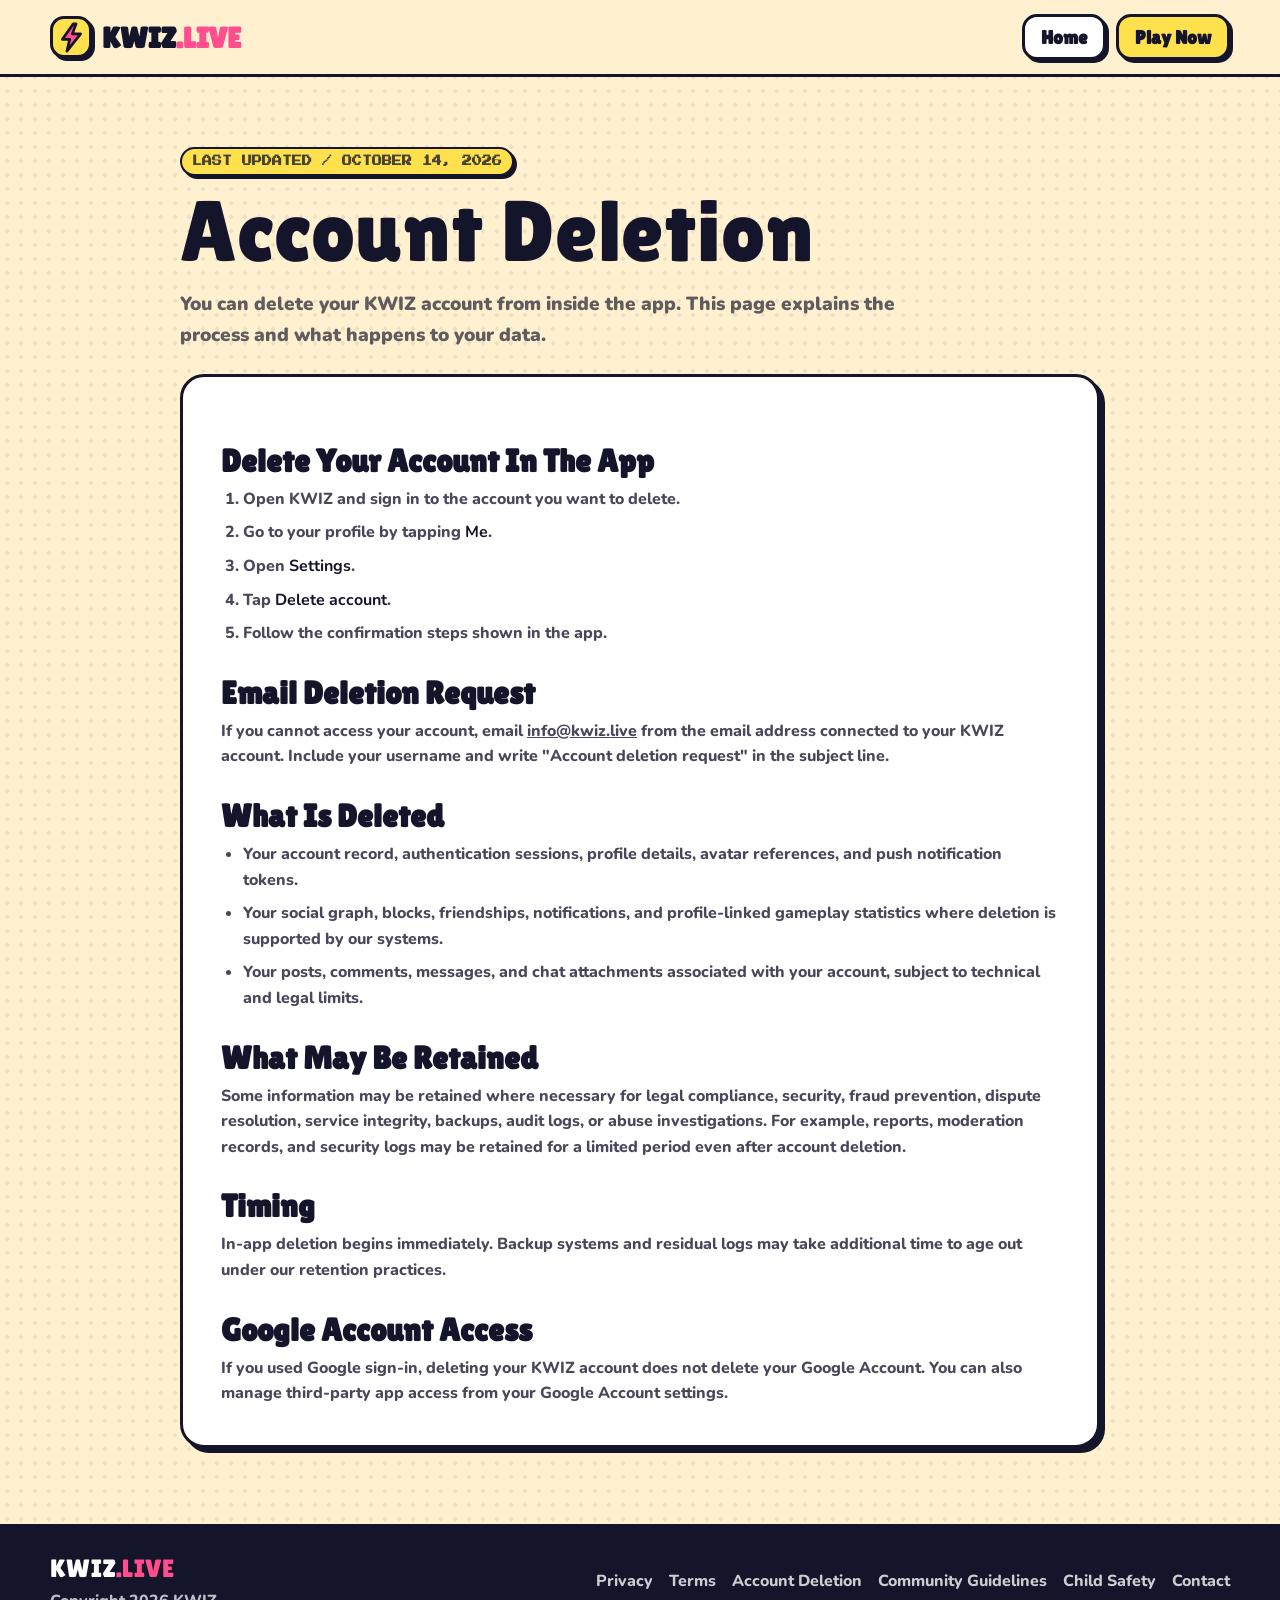
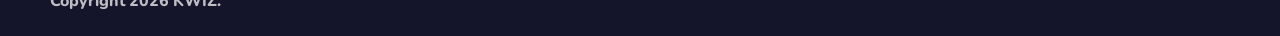
==== account-deletion/index.html @ 4dd542e0 "Revamp website for Showdown UI" ====
<!DOCTYPE html>
<html lang="en">
<head>
  <meta charset="UTF-8">
  <meta name="viewport" content="width=device-width, initial-scale=1.0">
  <title>Account Deletion - KWIZ.LIVE</title>
  <meta name="description" content="How to delete your KWIZ.LIVE account and data.">
  <link rel="canonical" href="https://kwiz.live/account-deletion/">
  <link rel="icon" href="/favicon.png" type="image/png">
  <link rel="preconnect" href="https://fonts.googleapis.com">
  <link rel="preconnect" href="https://fonts.gstatic.com" crossorigin>
  <link href="https://fonts.googleapis.com/css2?family=Lilita+One&family=Nunito:ital,wght@0,400;0,700;0,800;0,900;1,800&family=Press+Start+2P&display=swap" rel="stylesheet">
  <link rel="stylesheet" href="/legal.css">
</head>
<body>
  <nav class="nav" aria-label="Main navigation"><div class="nav-inner"><a class="brand" href="/"><span class="brand-mark" aria-hidden="true"><svg width="25" height="31" viewBox="0 0 26 34"><path d="M15 2 L3 19 H11 L8 32 L23 13 H14 L18 2 Z" fill="#FF4D8D" stroke="#14142B" stroke-width="3" stroke-linejoin="round"/></svg></span><span class="brand-word">KWIZ<span>.LIVE</span></span></a><div class="nav-actions"><a class="nav-link home" href="/">Home</a><a class="nav-link" href="https://play.kwiz.live" target="_blank" rel="noopener noreferrer">Play Now</a></div></div></nav>
  <header class="hero"><p class="kicker pixel">Last updated / October 14, 2026</p><h1 class="display">Account Deletion</h1><p class="intro">You can delete your KWIZ account from inside the app. This page explains the process and what happens to your data.</p></header>
  <main class="doc">
    <h2>Delete Your Account In The App</h2>
    <ol>
      <li>Open KWIZ and sign in to the account you want to delete.</li>
      <li>Go to your profile by tapping <strong>Me</strong>.</li>
      <li>Open <strong>Settings</strong>.</li>
      <li>Tap <strong>Delete account</strong>.</li>
      <li>Follow the confirmation steps shown in the app.</li>
    </ol>

    <h2>Email Deletion Request</h2>
    <p>If you cannot access your account, email <a href="mailto:info@kwiz.live">info@kwiz.live</a> from the email address connected to your KWIZ account. Include your username and write "Account deletion request" in the subject line.</p>

    <h2>What Is Deleted</h2>
    <ul>
      <li>Your account record, authentication sessions, profile details, avatar references, and push notification tokens.</li>
      <li>Your social graph, blocks, friendships, notifications, and profile-linked gameplay statistics where deletion is supported by our systems.</li>
      <li>Your posts, comments, messages, and chat attachments associated with your account, subject to technical and legal limits.</li>
    </ul>

    <h2>What May Be Retained</h2>
    <p>Some information may be retained where necessary for legal compliance, security, fraud prevention, dispute resolution, service integrity, backups, audit logs, or abuse investigations. For example, reports, moderation records, and security logs may be retained for a limited period even after account deletion.</p>

    <h2>Timing</h2>
    <p>In-app deletion begins immediately. Backup systems and residual logs may take additional time to age out under our retention practices.</p>

    <h2>Google Account Access</h2>
    <p>If you used Google sign-in, deleting your KWIZ account does not delete your Google Account. You can also manage third-party app access from your Google Account settings.</p>
  </main>
  <footer><div class="footer-inner"><div><div class="footer-brand display">KWIZ<span style="color:var(--pink)">.LIVE</span></div><p style="color:rgba(255,255,255,.72)">Copyright 2026 KWIZ.</p></div><div class="footer-links"><a href="/privacy/">Privacy</a><a href="/terms/">Terms</a><a href="/account-deletion/">Account Deletion</a><a href="/community-guidelines/">Community Guidelines</a><a href="/child-safety/">Child Safety</a><a href="/contact/">Contact</a></div></div></footer>
</body>
</html>
---- legal.css ----
*, *::before, *::after { box-sizing: border-box; }
* { margin: 0; }

:root {
  --ink: #14142B;
  --cream: #FFF1D0;
  --pink: #FF4D8D;
  --teal: #2EC4D6;
  --yellow: #FFE14D;
  --green: #3DDC84;
  --purple: #8B5CF6;
  --orange: #F5A524;
  --muted: rgba(20, 20, 43, 0.68);
  --shadow-sm: 3px 3px 0 var(--ink);
  --shadow: 5px 5px 0 var(--ink);
  --max: 920px;
}

html { scroll-behavior: smooth; }

body {
  min-height: 100vh;
  background-color: var(--cream);
  background-image: radial-gradient(rgba(20, 20, 43, 0.08) 1.6px, transparent 1.8px);
  background-size: 14px 14px;
  color: var(--ink);
  font-family: "Nunito", system-ui, sans-serif;
  font-weight: 800;
  line-height: 1.6;
  -webkit-font-smoothing: antialiased;
}

a { color: inherit; }

.display {
  font-family: "Lilita One", "Nunito", sans-serif;
  font-weight: 400;
  letter-spacing: 0.01em;
}

.pixel {
  font-family: "Press Start 2P", "Lilita One", monospace;
  font-size: 10px;
  line-height: 1.5;
  text-transform: uppercase;
}

.nav {
  border-bottom: 3px solid var(--ink);
  background: rgba(255, 241, 208, 0.94);
  backdrop-filter: blur(12px);
  -webkit-backdrop-filter: blur(12px);
}

.nav-inner {
  width: min(1180px, calc(100% - 32px));
  height: 74px;
  margin: 0 auto;
  display: flex;
  align-items: center;
  gap: 18px;
}

.brand {
  display: inline-flex;
  align-items: center;
  gap: 10px;
  margin-right: auto;
  text-decoration: none;
}

.brand-mark {
  width: 42px;
  height: 42px;
  border: 3px solid var(--ink);
  border-radius: 14px;
  box-shadow: var(--shadow-sm);
  background: var(--yellow);
  display: grid;
  place-items: center;
}

.brand-word {
  font-family: "Lilita One", "Nunito", sans-serif;
  font-size: 29px;
  line-height: 1;
}

.brand-word span { color: var(--pink); }

.nav-link {
  min-height: 46px;
  display: inline-flex;
  align-items: center;
  padding: 0 16px;
  border: 3px solid var(--ink);
  border-radius: 15px;
  box-shadow: var(--shadow-sm);
  background: var(--yellow);
  text-decoration: none;
  font-family: "Lilita One", "Nunito", sans-serif;
  font-size: 19px;
}

.nav-actions {
  display: flex;
  align-items: center;
  gap: 10px;
}

.nav-link.home {
  background: #fff;
}

.hero {
  width: min(var(--max), calc(100% - 32px));
  margin: 0 auto;
  padding: 70px 0 24px;
}

.kicker {
  width: fit-content;
  padding: 5px 10px;
  border: 2px solid var(--ink);
  border-radius: 999px;
  box-shadow: var(--shadow-sm);
  background: var(--yellow);
  margin-bottom: 16px;
}

h1 {
  max-width: 780px;
  font-size: clamp(48px, 8vw, 86px);
  line-height: 0.92;
}

.intro {
  max-width: 760px;
  color: var(--muted);
  font-size: 19px;
  font-weight: 900;
  margin-top: 18px;
}

.doc {
  width: min(var(--max), calc(100% - 32px));
  margin: 0 auto 76px;
  padding: clamp(22px, 4vw, 38px);
  border: 3px solid var(--ink);
  border-radius: 24px;
  box-shadow: var(--shadow);
  background: #fff;
}

.note {
  border: 3px solid var(--ink);
  border-radius: 18px;
  box-shadow: var(--shadow-sm);
  background: var(--cream);
  padding: 16px;
  margin: 0 0 24px;
}

h2 {
  font-family: "Lilita One", "Nunito", sans-serif;
  font-size: 32px;
  line-height: 1;
  margin: 30px 0 10px;
}

h3 {
  font-family: "Lilita One", "Nunito", sans-serif;
  font-size: 24px;
  line-height: 1.1;
  margin: 22px 0 8px;
}

p, li { color: rgba(20, 20, 43, 0.78); }
p + p { margin-top: 10px; }
ul, ol { padding-left: 22px; margin: 10px 0 0; }
li + li { margin-top: 8px; }
strong { color: var(--ink); }

.contact-box {
  display: grid;
  gap: 10px;
  margin-top: 18px;
}

.pill {
  width: fit-content;
  display: inline-flex;
  align-items: center;
  min-height: 34px;
  padding: 0 10px;
  border: 2px solid var(--ink);
  border-radius: 999px;
  background: var(--yellow);
  color: var(--ink);
  text-decoration: none;
  font-weight: 1000;
}

footer {
  border-top: 3px solid var(--ink);
  background: var(--ink);
  color: #fff;
}

.footer-inner {
  width: min(1180px, calc(100% - 32px));
  min-height: 96px;
  margin: 0 auto;
  padding: 22px 0;
  display: grid;
  grid-template-columns: 1fr auto;
  gap: 18px;
  align-items: center;
}

.footer-brand {
  color: #fff;
  font-size: 25px;
}

.footer-links {
  display: flex;
  flex-wrap: wrap;
  justify-content: flex-end;
  gap: 10px 16px;
}

.footer-links a {
  color: rgba(255,255,255,0.78);
  text-decoration: none;
}

.footer-links a:hover { color: #fff; }

@media (max-width: 700px) {
  .nav-inner { width: min(100% - 22px, 1180px); height: 68px; }
  .brand-word { font-size: 24px; }
  .brand-mark { width: 38px; height: 38px; border-radius: 12px; }
  .nav-link { min-height: 42px; padding: 0 12px; font-size: 17px; }
  .nav-actions { gap: 8px; }
  .hero { width: min(100% - 22px, var(--max)); padding-top: 44px; }
  .doc { width: min(100% - 22px, var(--max)); }
  .footer-inner { grid-template-columns: 1fr; }
  .footer-links { justify-content: flex-start; }
}
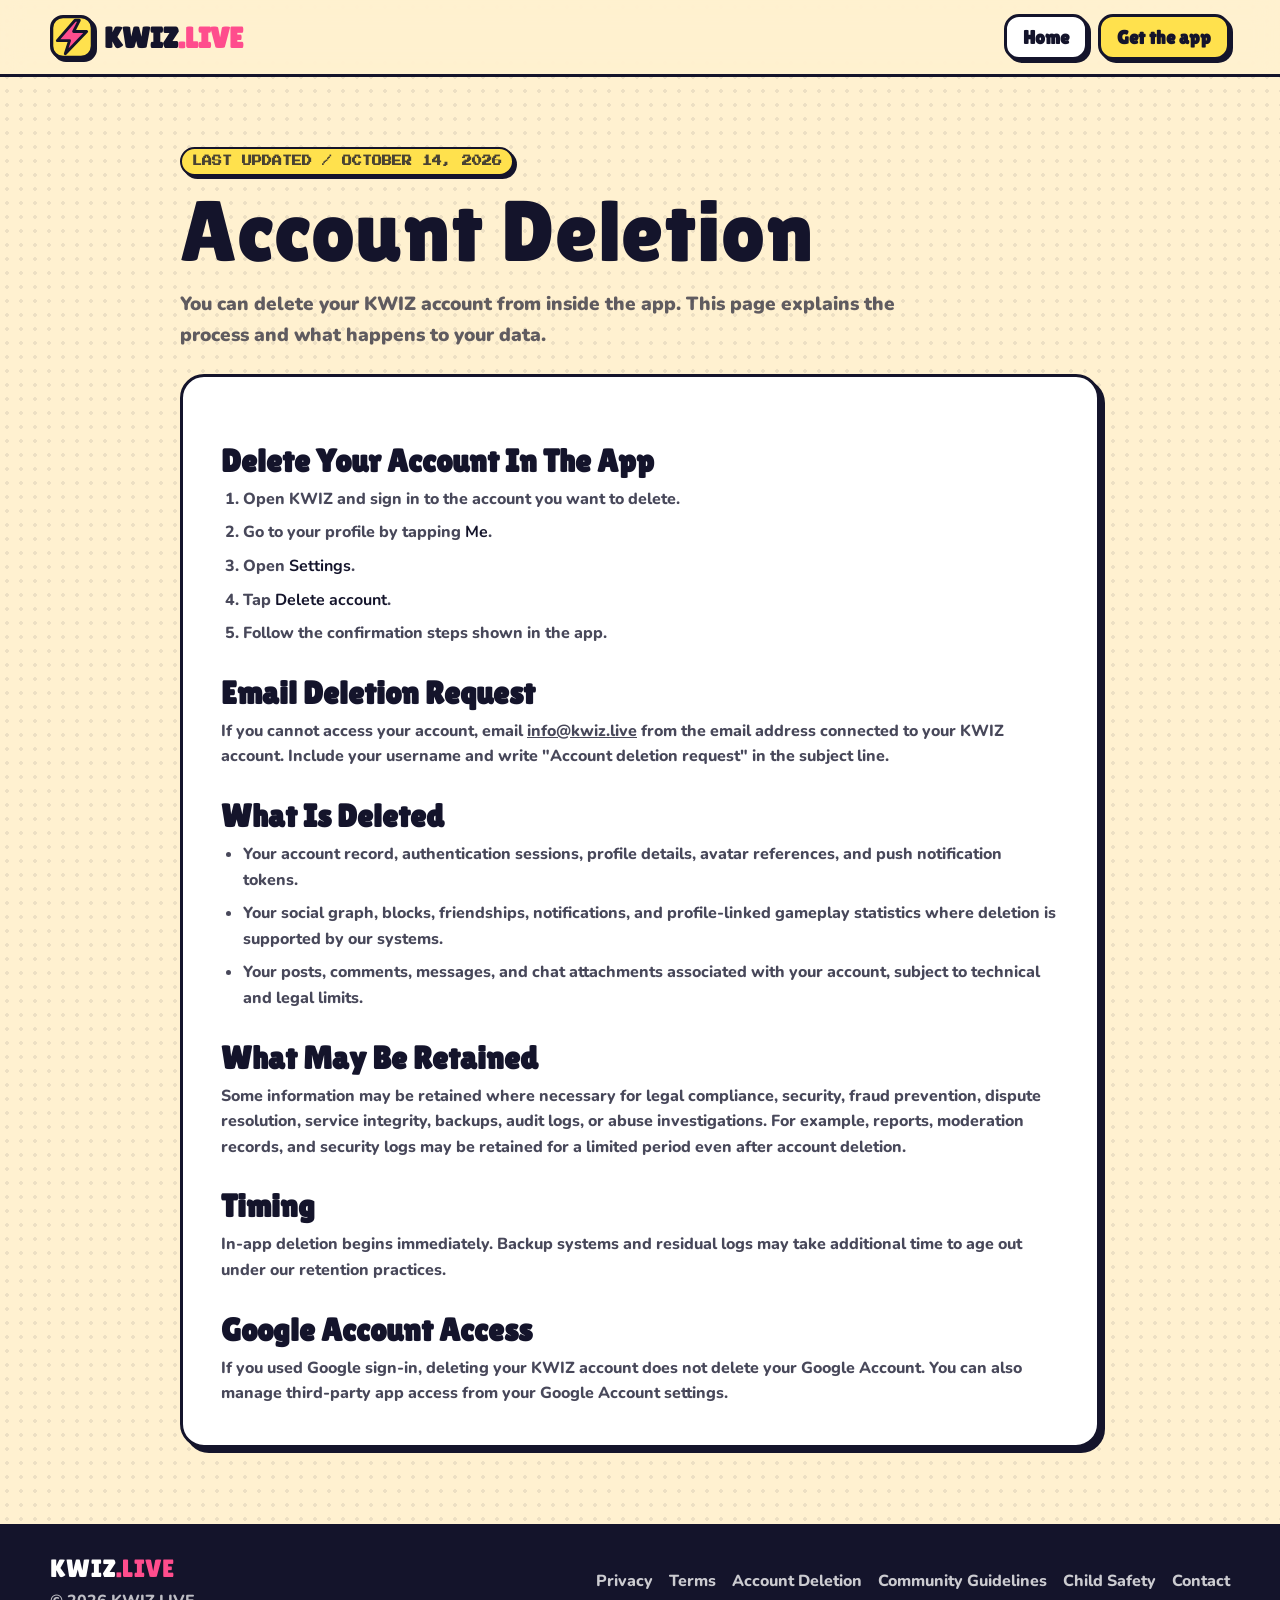
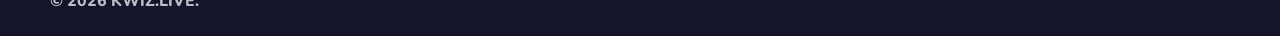
==== commit e812b1a7: "Ready the Showdown site for deploy: logo, Android-only copy, nginx hardening - kwiz-logo.svg is the " ====
--- a/account-deletion/index.html
+++ b/account-deletion/index.html
@@ -6,14 +6,17 @@
   <title>Account Deletion - KWIZ.LIVE</title>
   <meta name="description" content="How to delete your KWIZ.LIVE account and data.">
   <link rel="canonical" href="https://kwiz.live/account-deletion/">
-  <link rel="icon" href="/favicon.png" type="image/png">
+  <link rel="icon" href="/kwiz-logo.svg" type="image/svg+xml">
+  <link rel="icon" href="/favicon.png" type="image/png" sizes="192x192">
+  <link rel="apple-touch-icon" href="/apple-touch-icon.png">
+  <meta name="theme-color" content="#FFF1D0">
   <link rel="preconnect" href="https://fonts.googleapis.com">
   <link rel="preconnect" href="https://fonts.gstatic.com" crossorigin>
-  <link href="https://fonts.googleapis.com/css2?family=Lilita+One&family=Nunito:ital,wght@0,400;0,700;0,800;0,900;1,800&family=Press+Start+2P&display=swap" rel="stylesheet">
+  <link href="https://fonts.googleapis.com/css2?family=Lilita+One&family=Nunito:wght@400;700;800;900&family=Press+Start+2P&display=swap" rel="stylesheet">
   <link rel="stylesheet" href="/legal.css">
 </head>
 <body>
-  <nav class="nav" aria-label="Main navigation"><div class="nav-inner"><a class="brand" href="/"><span class="brand-mark" aria-hidden="true"><svg width="25" height="31" viewBox="0 0 26 34"><path d="M15 2 L3 19 H11 L8 32 L23 13 H14 L18 2 Z" fill="#FF4D8D" stroke="#14142B" stroke-width="3" stroke-linejoin="round"/></svg></span><span class="brand-word">KWIZ<span>.LIVE</span></span></a><div class="nav-actions"><a class="nav-link home" href="/">Home</a><a class="nav-link" href="https://play.kwiz.live" target="_blank" rel="noopener noreferrer">Play Now</a></div></div></nav>
+  <nav class="nav" aria-label="Main navigation"><div class="nav-inner"><a class="brand" href="/"><svg class="brand-mark" viewBox="40 40 432 432" aria-hidden="true"><rect x="56" y="56" width="400" height="400" rx="112" fill="#FFE14D" stroke="#14142B" stroke-width="32"/><path d="M286 92 L112 292 H232 L190 420 L400 202 H272 L328 92 Z" fill="#FF4D8D" stroke="#14142B" stroke-width="28" stroke-linejoin="round"/></svg><span class="brand-word">KWIZ<span>.LIVE</span></span></a><div class="nav-actions"><a class="nav-link home" href="/">Home</a><a class="nav-link" href="/#get">Get the app</a></div></div></nav>
   <header class="hero"><p class="kicker pixel">Last updated / October 14, 2026</p><h1 class="display">Account Deletion</h1><p class="intro">You can delete your KWIZ account from inside the app. This page explains the process and what happens to your data.</p></header>
   <main class="doc">
     <h2>Delete Your Account In The App</h2>
@@ -44,6 +47,6 @@
     <h2>Google Account Access</h2>
     <p>If you used Google sign-in, deleting your KWIZ account does not delete your Google Account. You can also manage third-party app access from your Google Account settings.</p>
   </main>
-  <footer><div class="footer-inner"><div><div class="footer-brand display">KWIZ<span style="color:var(--pink)">.LIVE</span></div><p style="color:rgba(255,255,255,.72)">Copyright 2026 KWIZ.</p></div><div class="footer-links"><a href="/privacy/">Privacy</a><a href="/terms/">Terms</a><a href="/account-deletion/">Account Deletion</a><a href="/community-guidelines/">Community Guidelines</a><a href="/child-safety/">Child Safety</a><a href="/contact/">Contact</a></div></div></footer>
+  <footer><div class="footer-inner"><div><div class="footer-brand display">KWIZ<span style="color:var(--pink)">.LIVE</span></div><p style="color:rgba(255,255,255,.72)">&copy; 2026 KWIZ.LIVE.</p></div><div class="footer-links"><a href="/privacy/">Privacy</a><a href="/terms/">Terms</a><a href="/account-deletion/">Account Deletion</a><a href="/community-guidelines/">Community Guidelines</a><a href="/child-safety/">Child Safety</a><a href="/contact/">Contact</a></div></div></footer>
 </body>
 </html>
--- a/legal.css
+++ b/legal.css
@@ -28,6 +28,8 @@
   font-weight: 800;
   line-height: 1.6;
   -webkit-font-smoothing: antialiased;
+  display: flex;
+  flex-direction: column;
 }
 
 a { color: inherit; }
@@ -70,14 +72,10 @@
 }
 
 .brand-mark {
-  width: 42px;
-  height: 42px;
-  border: 3px solid var(--ink);
-  border-radius: 14px;
-  box-shadow: var(--shadow-sm);
-  background: var(--yellow);
-  display: grid;
-  place-items: center;
+  width: 44px;
+  height: 44px;
+  flex: 0 0 auto;
+  filter: drop-shadow(3px 3px 0 var(--ink));
 }
 
 .brand-word {
@@ -99,7 +97,7 @@
   background: var(--yellow);
   text-decoration: none;
   font-family: "Lilita One", "Nunito", sans-serif;
-  font-size: 19px;
+  font-size: 19px;  white-space: nowrap;
 }
 
 .nav-actions {
@@ -198,7 +196,7 @@
   background: var(--yellow);
   color: var(--ink);
   text-decoration: none;
-  font-weight: 1000;
+  font-weight: 900;
 }
 
 footer {
@@ -240,7 +238,7 @@
 @media (max-width: 700px) {
   .nav-inner { width: min(100% - 22px, 1180px); height: 68px; }
   .brand-word { font-size: 24px; }
-  .brand-mark { width: 38px; height: 38px; border-radius: 12px; }
+  .brand-mark { width: 38px; height: 38px; }
   .nav-link { min-height: 42px; padding: 0 12px; font-size: 17px; }
   .nav-actions { gap: 8px; }
   .hero { width: min(100% - 22px, var(--max)); padding-top: 44px; }
@@ -248,3 +246,6 @@
   .footer-inner { grid-template-columns: 1fr; }
   .footer-links { justify-content: flex-start; }
 }
+
+/* Short pages (404) keep the footer at the bottom */
+footer { margin-top: auto; }
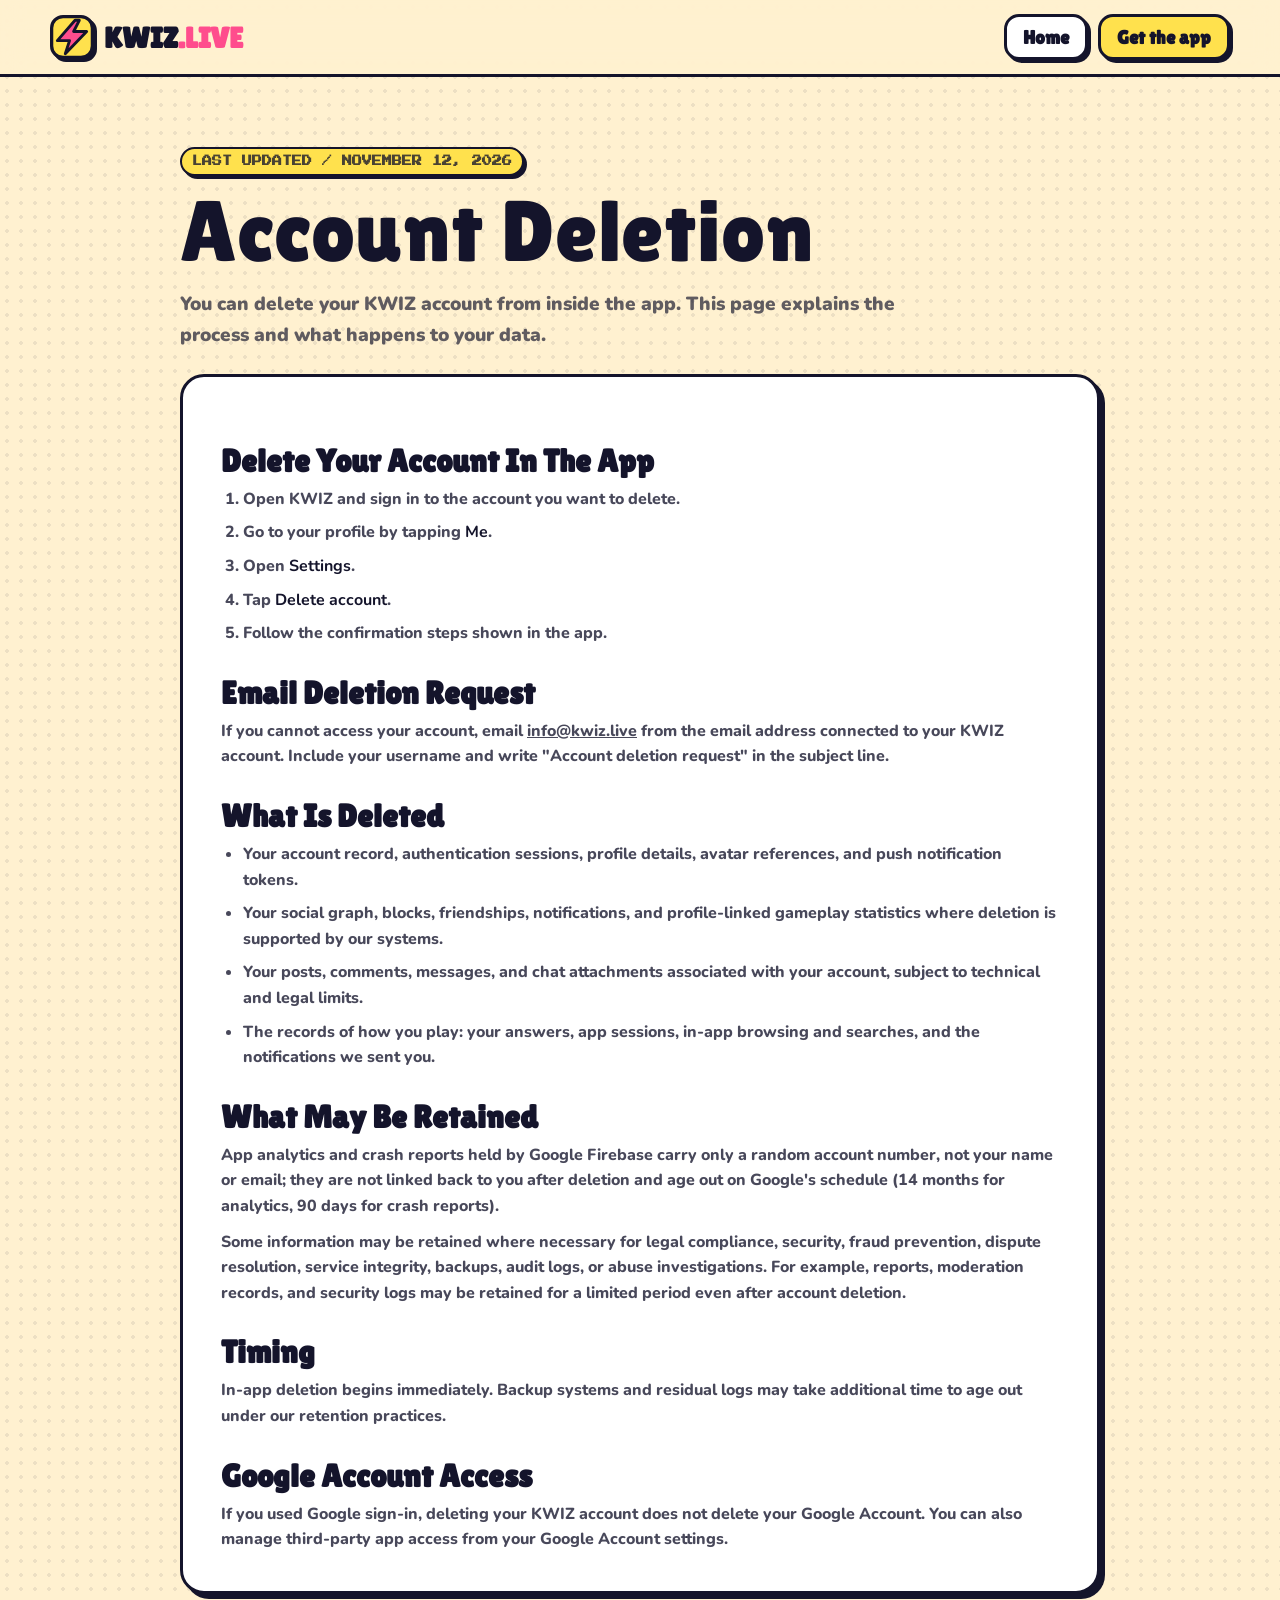
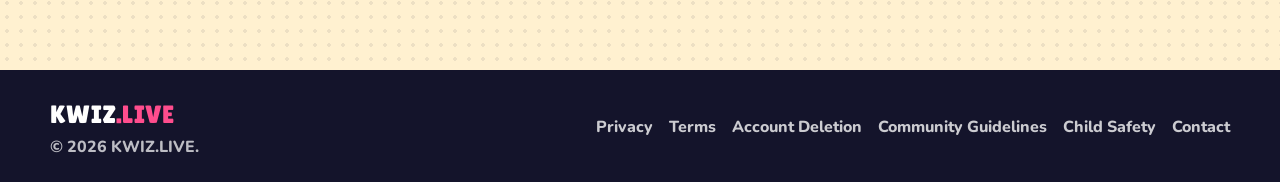
==== commit 79424639: "legal: privacy policy covers Firebase and how-you-play records - Firebase Analytics + Crashlytics: w" ====
--- a/account-deletion/index.html
+++ b/account-deletion/index.html
@@ -10,14 +10,15 @@
   <link rel="icon" href="/favicon.png" type="image/png" sizes="192x192">
   <link rel="apple-touch-icon" href="/apple-touch-icon.png">
   <meta name="theme-color" content="#FFF1D0">
-  <link rel="preconnect" href="https://fonts.googleapis.com">
-  <link rel="preconnect" href="https://fonts.gstatic.com" crossorigin>
-  <link href="https://fonts.googleapis.com/css2?family=Lilita+One&family=Nunito:wght@400;700;800;900&family=Press+Start+2P&display=swap" rel="stylesheet">
+  <link rel="preload" href="/fonts/lilita-one-latin.woff2" as="font" type="font/woff2" crossorigin>
+  <link rel="preload" href="/fonts/nunito-var-latin.woff2" as="font" type="font/woff2" crossorigin>
+  <link rel="stylesheet" href="/fonts.css">
+  <script defer src="/analytics.js"></script>
   <link rel="stylesheet" href="/legal.css">
 </head>
 <body>
   <nav class="nav" aria-label="Main navigation"><div class="nav-inner"><a class="brand" href="/"><svg class="brand-mark" viewBox="40 40 432 432" aria-hidden="true"><rect x="56" y="56" width="400" height="400" rx="112" fill="#FFE14D" stroke="#14142B" stroke-width="32"/><path d="M286 92 L112 292 H232 L190 420 L400 202 H272 L328 92 Z" fill="#FF4D8D" stroke="#14142B" stroke-width="28" stroke-linejoin="round"/></svg><span class="brand-word">KWIZ<span>.LIVE</span></span></a><div class="nav-actions"><a class="nav-link home" href="/">Home</a><a class="nav-link" href="/#get">Get the app</a></div></div></nav>
-  <header class="hero"><p class="kicker pixel">Last updated / October 14, 2026</p><h1 class="display">Account Deletion</h1><p class="intro">You can delete your KWIZ account from inside the app. This page explains the process and what happens to your data.</p></header>
+  <header class="hero"><p class="kicker pixel">Last updated / November 12, 2026</p><h1 class="display">Account Deletion</h1><p class="intro">You can delete your KWIZ account from inside the app. This page explains the process and what happens to your data.</p></header>
   <main class="doc">
     <h2>Delete Your Account In The App</h2>
     <ol>
@@ -36,9 +37,11 @@
       <li>Your account record, authentication sessions, profile details, avatar references, and push notification tokens.</li>
       <li>Your social graph, blocks, friendships, notifications, and profile-linked gameplay statistics where deletion is supported by our systems.</li>
       <li>Your posts, comments, messages, and chat attachments associated with your account, subject to technical and legal limits.</li>
+      <li>The records of how you play: your answers, app sessions, in-app browsing and searches, and the notifications we sent you.</li>
     </ul>
 
     <h2>What May Be Retained</h2>
+    <p>App analytics and crash reports held by Google Firebase carry only a random account number, not your name or email; they are not linked back to you after deletion and age out on Google's schedule (14 months for analytics, 90 days for crash reports).</p>
     <p>Some information may be retained where necessary for legal compliance, security, fraud prevention, dispute resolution, service integrity, backups, audit logs, or abuse investigations. For example, reports, moderation records, and security logs may be retained for a limited period even after account deletion.</p>
 
     <h2>Timing</h2>
--- a/fonts.css
+++ b/fonts.css
@@ -0,0 +1,45 @@
+/* Self-hosted Google Fonts (latin + latin-ext), the same files the game bundles
+   (Quizup/frontend/src/assets/fonts), so the site makes no third-party request.
+   Licensed under the SIL Open Font License. */
+
+@font-face {
+  font-family: 'Lilita One';
+  font-style: normal;
+  font-weight: 400;
+  font-display: swap;
+  src: url('/fonts/lilita-one-latin-ext.woff2') format('woff2');
+  unicode-range: U+0100-02BA, U+02BD-02C5, U+02C7-02CC, U+02CE-02D7, U+02DD-02FF, U+0304, U+0308, U+0329, U+1D00-1DBF, U+1E00-1E9F, U+1EF2-1EFF, U+2020, U+20A0-20AB, U+20AD-20C4, U+2113, U+2C60-2C7F, U+A720-A7FF;
+}
+@font-face {
+  font-family: 'Lilita One';
+  font-style: normal;
+  font-weight: 400;
+  font-display: swap;
+  src: url('/fonts/lilita-one-latin.woff2') format('woff2');
+  unicode-range: U+0000-00FF, U+0131, U+0152-0153, U+02BB-02BC, U+02C6, U+02DA, U+02DC, U+0304, U+0308, U+0329, U+2000-206F, U+20AC, U+2122, U+2191, U+2193, U+2212, U+2215, U+FEFF, U+FFFD;
+}
+@font-face {
+  font-family: 'Nunito';
+  font-style: normal;
+  font-weight: 600 900;
+  font-display: swap;
+  src: url('/fonts/nunito-var-latin-ext.woff2') format('woff2');
+  unicode-range: U+0100-02BA, U+02BD-02C5, U+02C7-02CC, U+02CE-02D7, U+02DD-02FF, U+0304, U+0308, U+0329, U+1D00-1DBF, U+1E00-1E9F, U+1EF2-1EFF, U+2020, U+20A0-20AB, U+20AD-20C4, U+2113, U+2C60-2C7F, U+A720-A7FF;
+}
+@font-face {
+  font-family: 'Nunito';
+  font-style: normal;
+  font-weight: 600 900;
+  font-display: swap;
+  src: url('/fonts/nunito-var-latin.woff2') format('woff2');
+  unicode-range: U+0000-00FF, U+0131, U+0152-0153, U+02BB-02BC, U+02C6, U+02DA, U+02DC, U+0304, U+0308, U+0329, U+2000-206F, U+20AC, U+2122, U+2191, U+2193, U+2212, U+2215, U+FEFF, U+FFFD;
+}
+/* Showdown's arcade accent: scores, timers and counters only (latin; digits and caps). */
+@font-face {
+  font-family: 'Press Start 2P';
+  font-style: normal;
+  font-weight: 400;
+  font-display: swap;
+  src: url('/fonts/press-start-2p-latin.woff2') format('woff2');
+  unicode-range: U+0000-00FF, U+0131, U+0152-0153, U+02BB-02BC, U+02C6, U+02DA, U+02DC, U+0304, U+0308, U+0329, U+2000-206F, U+20AC, U+2122, U+2191, U+2193, U+2212, U+2215, U+FEFF, U+FFFD;
+}
